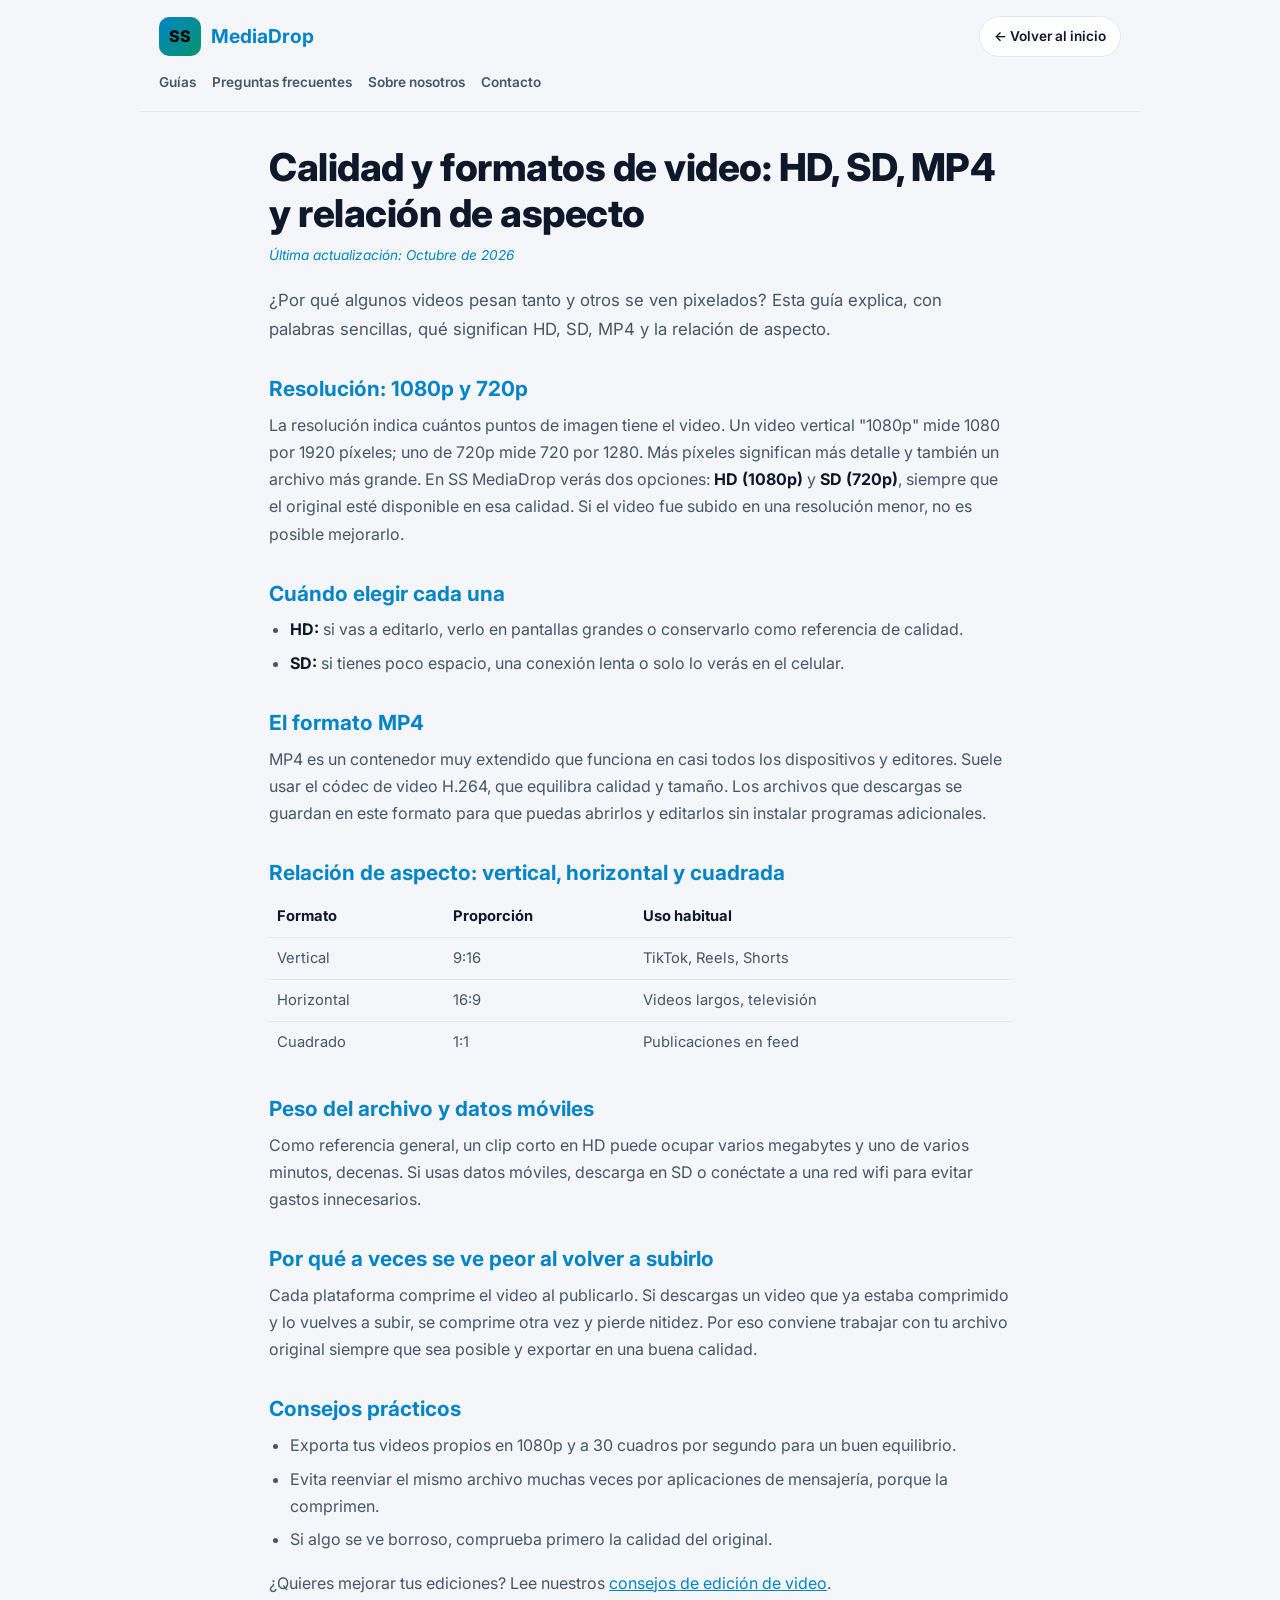
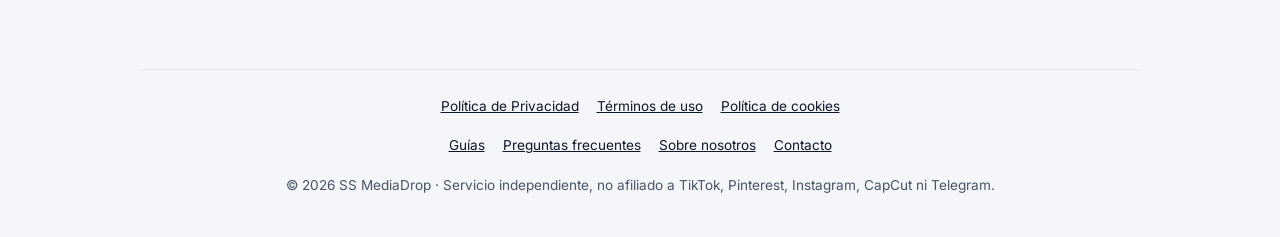
==== calidad-y-formatos-de-video.html @ a6ca82e5 "Add files via upload" ====
<!DOCTYPE html>
<html lang="es">
<head>
    <meta charset="UTF-8">
    <meta name="viewport" content="width=device-width, initial-scale=1.0">
    <title>Calidad y formatos de video: HD, SD, MP4 y relación de aspecto | SS MediaDrop</title>
    <meta name="description" content="Entiende qué significan HD (1080p), SD (720p), MP4 y las proporciones 9:16, 16:9 y 1:1, y cómo elegir la mejor opción para tus videos.">
    <meta name="robots" content="index, follow">
    <link rel="canonical" href="https://sspin-descargas.netlify.app/calidad-y-formatos-de-video.html">
    <meta property="og:type" content="article">
    <meta property="og:title" content="Calidad y formatos de video: HD, SD, MP4 y relación de aspecto | SS MediaDrop">
    <meta property="og:description" content="Entiende qué significan HD (1080p), SD (720p), MP4 y las proporciones 9:16, 16:9 y 1:1, y cómo elegir la mejor opción para tus videos.">
    <meta property="og:url" content="https://sspin-descargas.netlify.app/calidad-y-formatos-de-video.html">
    <meta property="og:image" content="https://sspin-descargas.netlify.app/favicon.png">
    <link rel="icon" type="image/png" sizes="192x192" href="/favicon.png">
    <link rel="apple-touch-icon" href="/favicon.png">
    <link href="https://fonts.googleapis.com/css2?family=Inter:wght@400;500;600;700;800&display=swap" rel="stylesheet">
    <link rel="stylesheet" href="/paginas.css">
    <script async src="https://pagead2.googlesyndication.com/pagead/js/adsbygoogle.js?client=ca-pub-1380562903247281" crossorigin="anonymous"></script>
    
</head>
<body>
    <header class="site-header">
        <a class="brand" href="/" title="SS MediaDrop"><span class="logo-box">SS</span><span class="brand-name">MediaDrop</span></a>
        <a class="back-link" href="/">&larr; Volver al inicio</a>
    </header>
    <nav class="site-nav" aria-label="Secciones del sitio"><a href="/guias.html">Guías</a><a href="/preguntas-frecuentes.html">Preguntas frecuentes</a><a href="/sobre-nosotros.html">Sobre nosotros</a><a href="/contacto.html">Contacto</a></nav>

    <main class="page-main">
        <h1>Calidad y formatos de video: HD, SD, MP4 y relación de aspecto</h1>
        <div class="update-date">Última actualización: Octubre de 2026</div>

        <p class="lead">¿Por qué algunos videos pesan tanto y otros se ven pixelados? Esta guía explica, con palabras sencillas, qué significan HD, SD, MP4 y la relación de aspecto.</p>

        <h2>Resolución: 1080p y 720p</h2>
        <p>La resolución indica cuántos puntos de imagen tiene el video. Un video vertical "1080p" mide 1080 por 1920 píxeles; uno de 720p mide 720 por 1280. Más píxeles significan más detalle y también un archivo más grande. En SS MediaDrop verás dos opciones: <b>HD (1080p)</b> y <b>SD (720p)</b>, siempre que el original esté disponible en esa calidad. Si el video fue subido en una resolución menor, no es posible mejorarlo.</p>

        <h2>Cuándo elegir cada una</h2>
        <ul>
            <li><b>HD:</b> si vas a editarlo, verlo en pantallas grandes o conservarlo como referencia de calidad.</li>
            <li><b>SD:</b> si tienes poco espacio, una conexión lenta o solo lo verás en el celular.</li>
        </ul>

        <h2>El formato MP4</h2>
        <p>MP4 es un contenedor muy extendido que funciona en casi todos los dispositivos y editores. Suele usar el códec de video H.264, que equilibra calidad y tamaño. Los archivos que descargas se guardan en este formato para que puedas abrirlos y editarlos sin instalar programas adicionales.</p>

        <h2>Relación de aspecto: vertical, horizontal y cuadrada</h2>
        <table style="width:100%; border-collapse:collapse; margin-bottom:1rem; font-size:0.92rem;">
            <tr><th style="text-align:left; padding:8px; border-bottom:1px solid var(--card-border);">Formato</th><th style="text-align:left; padding:8px; border-bottom:1px solid var(--card-border);">Proporción</th><th style="text-align:left; padding:8px; border-bottom:1px solid var(--card-border);">Uso habitual</th></tr>
            <tr><td style="padding:8px; border-bottom:1px solid var(--card-border); color:var(--text-muted);">Vertical</td><td style="padding:8px; border-bottom:1px solid var(--card-border); color:var(--text-muted);">9:16</td><td style="padding:8px; border-bottom:1px solid var(--card-border); color:var(--text-muted);">TikTok, Reels, Shorts</td></tr>
            <tr><td style="padding:8px; border-bottom:1px solid var(--card-border); color:var(--text-muted);">Horizontal</td><td style="padding:8px; border-bottom:1px solid var(--card-border); color:var(--text-muted);">16:9</td><td style="padding:8px; border-bottom:1px solid var(--card-border); color:var(--text-muted);">Videos largos, televisión</td></tr>
            <tr><td style="padding:8px; color:var(--text-muted);">Cuadrado</td><td style="padding:8px; color:var(--text-muted);">1:1</td><td style="padding:8px; color:var(--text-muted);">Publicaciones en feed</td></tr>
        </table>

        <h2>Peso del archivo y datos móviles</h2>
        <p>Como referencia general, un clip corto en HD puede ocupar varios megabytes y uno de varios minutos, decenas. Si usas datos móviles, descarga en SD o conéctate a una red wifi para evitar gastos innecesarios.</p>

        <h2>Por qué a veces se ve peor al volver a subirlo</h2>
        <p>Cada plataforma comprime el video al publicarlo. Si descargas un video que ya estaba comprimido y lo vuelves a subir, se comprime otra vez y pierde nitidez. Por eso conviene trabajar con tu archivo original siempre que sea posible y exportar en una buena calidad.</p>

        <h2>Consejos prácticos</h2>
        <ul>
            <li>Exporta tus videos propios en 1080p y a 30 cuadros por segundo para un buen equilibrio.</li>
            <li>Evita reenviar el mismo archivo muchas veces por aplicaciones de mensajería, porque la comprimen.</li>
            <li>Si algo se ve borroso, comprueba primero la calidad del original.</li>
        </ul>
        <p>¿Quieres mejorar tus ediciones? Lee nuestros <a href="/consejos-edicion-video.html">consejos de edición de video</a>.</p>

    </main>

    <footer class="site-footer">
        <div class="footer-links"><a href="/privacidad.html">Política de Privacidad</a><a href="/terminos.html">Términos de uso</a><a href="/cookies.html">Política de cookies</a></div>
        <div class="footer-links"><a href="/guias.html">Guías</a><a href="/preguntas-frecuentes.html">Preguntas frecuentes</a><a href="/sobre-nosotros.html">Sobre nosotros</a><a href="/contacto.html">Contacto</a></div>
        <p>&copy; 2026 SS MediaDrop &middot; Servicio independiente, no afiliado a TikTok, Pinterest, Instagram, CapCut ni Telegram.</p>
    </footer>

</body>
</html>
---- paginas.css ----
/* Estilos compartidos de las páginas internas de SS MediaDrop */
:root {
    --bg-color: #050607;
    --card-bg: #0f1115;
    --card-border: #1a1d24;
    --accent-cyan: #00f2fe;
    --accent-green: #10b981;
    --text-main: #ffffff;
    --text-muted: #a3aab6;
    --input-bg: #0a0b0e;
}

@media (prefers-color-scheme: light) {
    :root {
        --bg-color: #f4f6f9;
        --card-bg: #ffffff;
        --card-border: #e2e8f0;
        --accent-cyan: #0284c7;
        --accent-green: #059669;
        --text-main: #0f172a;
        --text-muted: #475569;
        --input-bg: #f8fafc;
    }
}

* { box-sizing: border-box; margin: 0; padding: 0; font-family: 'Inter', sans-serif; }

html {
    overflow-x: hidden;
    max-width: 100%;
    overscroll-behavior-x: none;
    -webkit-text-size-adjust: 100%;
    text-size-adjust: 100%;
    scroll-behavior: smooth;
}

body {
    background: var(--bg-color);
    color: var(--text-main);
    min-height: 100vh;
    width: 100%;
    max-width: 100%;
    overflow-x: clip;
    overscroll-behavior-x: none;
    line-height: 1.7;
}

a { color: var(--accent-cyan); }

/* Cabecera */
.site-header {
    width: 100%;
    max-width: 1000px;
    margin: 0 auto;
    padding: 1rem 1.2rem 0.6rem;
    display: flex;
    justify-content: space-between;
    align-items: center;
    gap: 10px;
}

.brand { display: flex; align-items: center; gap: 10px; text-decoration: none; min-width: 0; }

.logo-box {
    background: linear-gradient(135deg, var(--accent-cyan), var(--accent-green));
    color: #000;
    font-weight: 800;
    font-size: 1rem;
    padding: 6px 10px;
    border-radius: 10px;
}

.brand-name { color: var(--accent-cyan); font-weight: 700; font-size: 1.2rem; white-space: nowrap; }

.back-link {
    color: var(--text-main);
    text-decoration: none;
    font-size: 0.85rem;
    font-weight: 600;
    border: 1px solid var(--card-border);
    background: var(--card-bg);
    padding: 8px 14px;
    border-radius: 100px;
    white-space: nowrap;
}

.back-link:hover { color: var(--accent-cyan); border-color: var(--accent-cyan); }

.site-nav {
    width: 100%;
    max-width: 1000px;
    margin: 0 auto;
    padding: 0 1.2rem 0.8rem;
    display: flex;
    flex-wrap: wrap;
    gap: 6px 16px;
    border-bottom: 1px solid var(--card-border);
}

.site-nav a { color: var(--text-muted); font-size: 0.85rem; font-weight: 600; text-decoration: none; padding: 4px 0; }
.site-nav a:hover, .site-nav a.current { color: var(--accent-cyan); }

/* Contenido */
.page-main { width: 100%; max-width: 780px; margin: 0 auto; padding: 2rem 1.2rem 1rem; }

.page-main h1 { font-size: clamp(1.7rem, 5.5vw, 2.4rem); font-weight: 800; line-height: 1.2; letter-spacing: -0.5px; margin-bottom: 0.5rem; overflow-wrap: anywhere; }
.page-main .update-date { font-size: 0.85rem; color: var(--accent-cyan); font-style: italic; margin-bottom: 1.2rem; }
.page-main .lead { font-size: 1.05rem; color: var(--text-muted); margin-bottom: 1.5rem; }
.page-main hr { border: none; border-top: 1px dashed var(--card-border); margin: 1.5rem 0; }
.page-main h2 { font-size: 1.3rem; font-weight: 700; margin: 2rem 0 0.6rem; color: var(--accent-cyan); line-height: 1.3; }
.page-main h3 { font-size: 1.05rem; font-weight: 700; margin: 1.4rem 0 0.4rem; }
.page-main p { margin-bottom: 1rem; color: var(--text-muted); overflow-wrap: anywhere; }
.page-main ul, .page-main ol { margin: 0 0 1rem 1.3rem; color: var(--text-muted); }
.page-main li { margin-bottom: 0.4rem; overflow-wrap: anywhere; }
.page-main strong, .page-main b { color: var(--text-main); }

.callout {
    background: var(--card-bg);
    border: 1px solid var(--card-border);
    border-left: 4px solid var(--accent-cyan);
    border-radius: 12px;
    padding: 1rem 1.2rem;
    margin: 1.2rem 0;
}

.callout p:last-child { margin-bottom: 0; }

/* Tarjetas de guías */
.card-grid { display: grid; grid-template-columns: 1fr; gap: 0.9rem; margin: 1.2rem 0; }

@media (min-width: 640px) { .card-grid { grid-template-columns: 1fr 1fr; } }

.link-card {
    display: block;
    background: var(--card-bg);
    border: 1px solid var(--card-border);
    border-radius: 16px;
    padding: 1.2rem;
    text-decoration: none;
    color: var(--text-main);
}

.link-card:hover { border-color: var(--accent-cyan); }
.link-card h3 { margin: 0 0 0.3rem; font-size: 1.05rem; color: var(--text-main); }
.link-card p { margin: 0; font-size: 0.9rem; color: var(--text-muted); }

/* Preguntas frecuentes */
details.faq {
    background: var(--card-bg);
    border: 1px solid var(--card-border);
    border-radius: 14px;
    padding: 0.9rem 1.1rem;
    margin-bottom: 0.7rem;
}

details.faq summary { cursor: pointer; font-weight: 700; color: var(--text-main); list-style-position: outside; margin-left: 1rem; }
details.faq[open] summary { color: var(--accent-cyan); margin-bottom: 0.6rem; }
details.faq p:last-child { margin-bottom: 0; }

/* Formulario de contacto */
.contact-form { display: flex; flex-direction: column; gap: 14px; margin-top: 1rem; }
.contact-form label { font-size: 0.9rem; font-weight: 600; color: var(--text-main); display: block; margin-bottom: 4px; }

.contact-form input, .contact-form select, .contact-form textarea {
    width: 100%;
    background: var(--input-bg);
    border: 1px solid var(--card-border);
    color: var(--text-main);
    padding: 12px 14px;
    border-radius: 12px;
    font-size: 0.95rem;
    outline: none;
}

.contact-form input:focus, .contact-form select:focus, .contact-form textarea:focus { border-color: var(--accent-cyan); }
.contact-form textarea { min-height: 140px; resize: vertical; }

.btn-primary {
    width: 100%;
    background: linear-gradient(135deg, var(--accent-cyan), var(--accent-green));
    color: #000;
    border: none;
    padding: 14px;
    border-radius: 14px;
    font-weight: 800;
    font-size: 1rem;
    cursor: pointer;
}

.btn-primary:disabled { opacity: 0.6; cursor: default; }

.form-status { display: none; padding: 12px 14px; border-radius: 12px; font-size: 0.9rem; }
.form-status.ok { display: block; background: rgba(16, 185, 129, 0.12); border: 1px solid rgba(16, 185, 129, 0.4); color: var(--accent-green); }
.form-status.error { display: block; background: rgba(239, 68, 68, 0.1); border: 1px solid rgba(239, 68, 68, 0.3); color: #f87171; }

/* Pie de página */
.site-footer {
    width: 100%;
    max-width: 1000px;
    margin: 2.5rem auto 0;
    padding: 1.6rem 1.2rem 2.5rem;
    border-top: 1px solid var(--card-border);
    text-align: center;
    color: var(--text-muted);
    font-size: 0.85rem;
}

.footer-links { display: flex; flex-wrap: wrap; justify-content: center; gap: 8px 18px; margin-bottom: 1rem; }
.footer-links a { color: var(--text-main); text-decoration: underline; }
.footer-links a:hover { color: var(--accent-cyan); }

/* Navegación entre artículos */
.related { margin-top: 2.5rem; }

@media (max-width: 385px) {
    .site-header { padding: 0.8rem 0.8rem 0.5rem; }
    .site-nav { padding: 0 0.8rem 0.7rem; gap: 4px 12px; }
    .page-main { padding: 1.5rem 0.9rem 1rem; }
    .brand-name { font-size: 1.05rem; }
    .back-link { font-size: 0.78rem; padding: 7px 11px; }
}
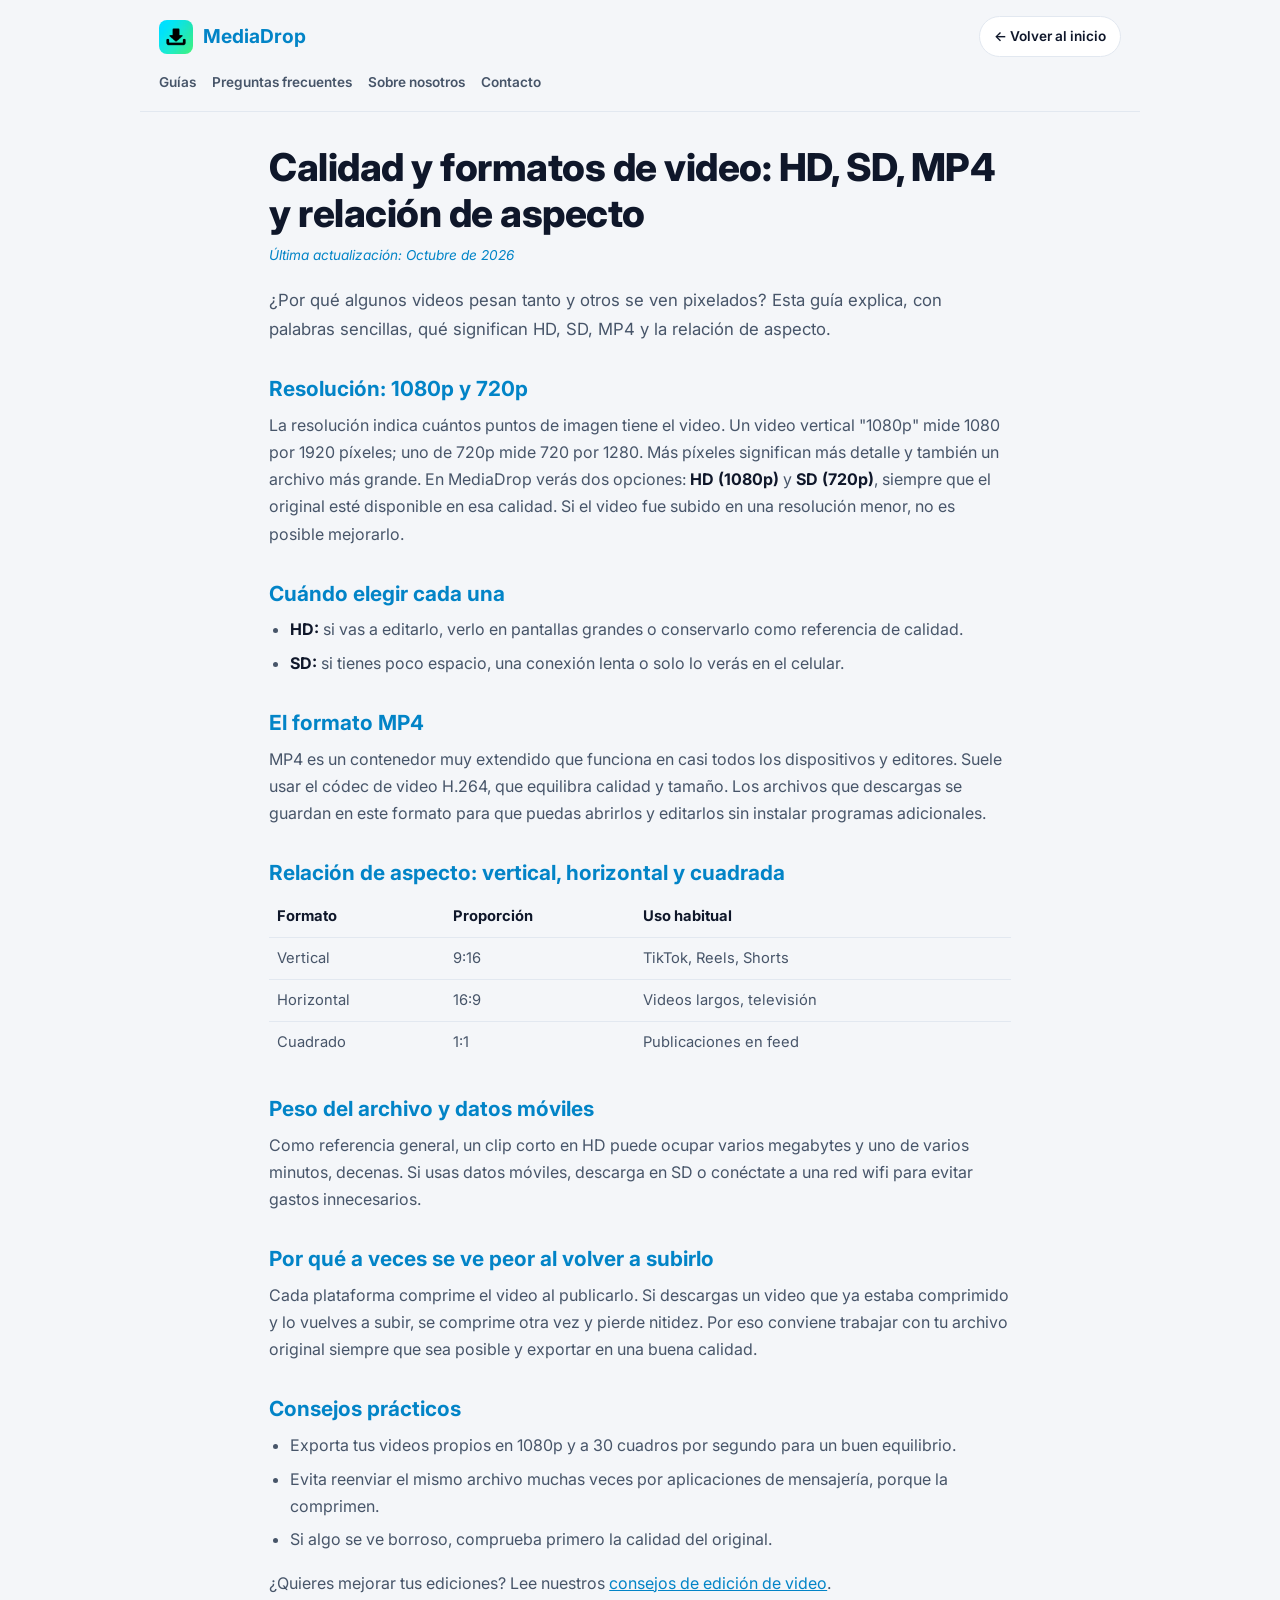
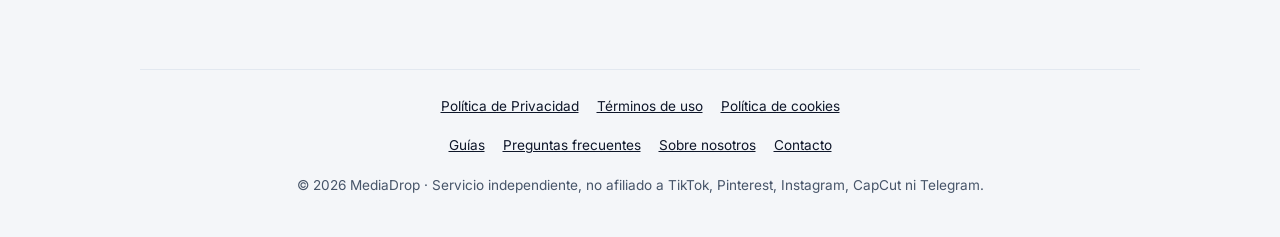
==== commit 50ab2e97: "Add files via upload" ====
--- a/calidad-y-formatos-de-video.html
+++ b/calidad-y-formatos-de-video.html
@@ -3,12 +3,12 @@
 <head>
     <meta charset="UTF-8">
     <meta name="viewport" content="width=device-width, initial-scale=1.0">
-    <title>Calidad y formatos de video: HD, SD, MP4 y relación de aspecto | SS MediaDrop</title>
+    <title>Calidad y formatos de video: HD, SD, MP4 y relación de aspecto | MediaDrop</title>
     <meta name="description" content="Entiende qué significan HD (1080p), SD (720p), MP4 y las proporciones 9:16, 16:9 y 1:1, y cómo elegir la mejor opción para tus videos.">
     <meta name="robots" content="index, follow">
     <link rel="canonical" href="https://sspin-descargas.netlify.app/calidad-y-formatos-de-video.html">
     <meta property="og:type" content="article">
-    <meta property="og:title" content="Calidad y formatos de video: HD, SD, MP4 y relación de aspecto | SS MediaDrop">
+    <meta property="og:title" content="Calidad y formatos de video: HD, SD, MP4 y relación de aspecto | MediaDrop">
     <meta property="og:description" content="Entiende qué significan HD (1080p), SD (720p), MP4 y las proporciones 9:16, 16:9 y 1:1, y cómo elegir la mejor opción para tus videos.">
     <meta property="og:url" content="https://sspin-descargas.netlify.app/calidad-y-formatos-de-video.html">
     <meta property="og:image" content="https://sspin-descargas.netlify.app/favicon.png">
@@ -21,7 +21,7 @@
 </head>
 <body>
     <header class="site-header">
-        <a class="brand" href="/" title="SS MediaDrop"><span class="logo-box">SS</span><span class="brand-name">MediaDrop</span></a>
+        <a class="brand" href="/" title="MediaDrop"><img class="logo-box" src="/favicon.png" alt="MediaDrop" width="34" height="34"><span class="brand-name">MediaDrop</span></a>
         <a class="back-link" href="/">&larr; Volver al inicio</a>
     </header>
     <nav class="site-nav" aria-label="Secciones del sitio"><a href="/guias.html">Guías</a><a href="/preguntas-frecuentes.html">Preguntas frecuentes</a><a href="/sobre-nosotros.html">Sobre nosotros</a><a href="/contacto.html">Contacto</a></nav>
@@ -33,7 +33,7 @@
         <p class="lead">¿Por qué algunos videos pesan tanto y otros se ven pixelados? Esta guía explica, con palabras sencillas, qué significan HD, SD, MP4 y la relación de aspecto.</p>
 
         <h2>Resolución: 1080p y 720p</h2>
-        <p>La resolución indica cuántos puntos de imagen tiene el video. Un video vertical "1080p" mide 1080 por 1920 píxeles; uno de 720p mide 720 por 1280. Más píxeles significan más detalle y también un archivo más grande. En SS MediaDrop verás dos opciones: <b>HD (1080p)</b> y <b>SD (720p)</b>, siempre que el original esté disponible en esa calidad. Si el video fue subido en una resolución menor, no es posible mejorarlo.</p>
+        <p>La resolución indica cuántos puntos de imagen tiene el video. Un video vertical "1080p" mide 1080 por 1920 píxeles; uno de 720p mide 720 por 1280. Más píxeles significan más detalle y también un archivo más grande. En MediaDrop verás dos opciones: <b>HD (1080p)</b> y <b>SD (720p)</b>, siempre que el original esté disponible en esa calidad. Si el video fue subido en una resolución menor, no es posible mejorarlo.</p>
 
         <h2>Cuándo elegir cada una</h2>
         <ul>
@@ -71,7 +71,7 @@
     <footer class="site-footer">
         <div class="footer-links"><a href="/privacidad.html">Política de Privacidad</a><a href="/terminos.html">Términos de uso</a><a href="/cookies.html">Política de cookies</a></div>
         <div class="footer-links"><a href="/guias.html">Guías</a><a href="/preguntas-frecuentes.html">Preguntas frecuentes</a><a href="/sobre-nosotros.html">Sobre nosotros</a><a href="/contacto.html">Contacto</a></div>
-        <p>&copy; 2026 SS MediaDrop &middot; Servicio independiente, no afiliado a TikTok, Pinterest, Instagram, CapCut ni Telegram.</p>
+        <p>&copy; 2026 MediaDrop &middot; Servicio independiente, no afiliado a TikTok, Pinterest, Instagram, CapCut ni Telegram.</p>
     </footer>
 
 </body>
--- a/paginas.css
+++ b/paginas.css
@@ -219,3 +219,4 @@
     .brand-name { font-size: 1.05rem; }
     .back-link { font-size: 0.78rem; padding: 7px 11px; }
 }
+img.logo-box { width: 34px; height: 34px; padding: 0; background: none; object-fit: cover; border-radius: 8px; }
